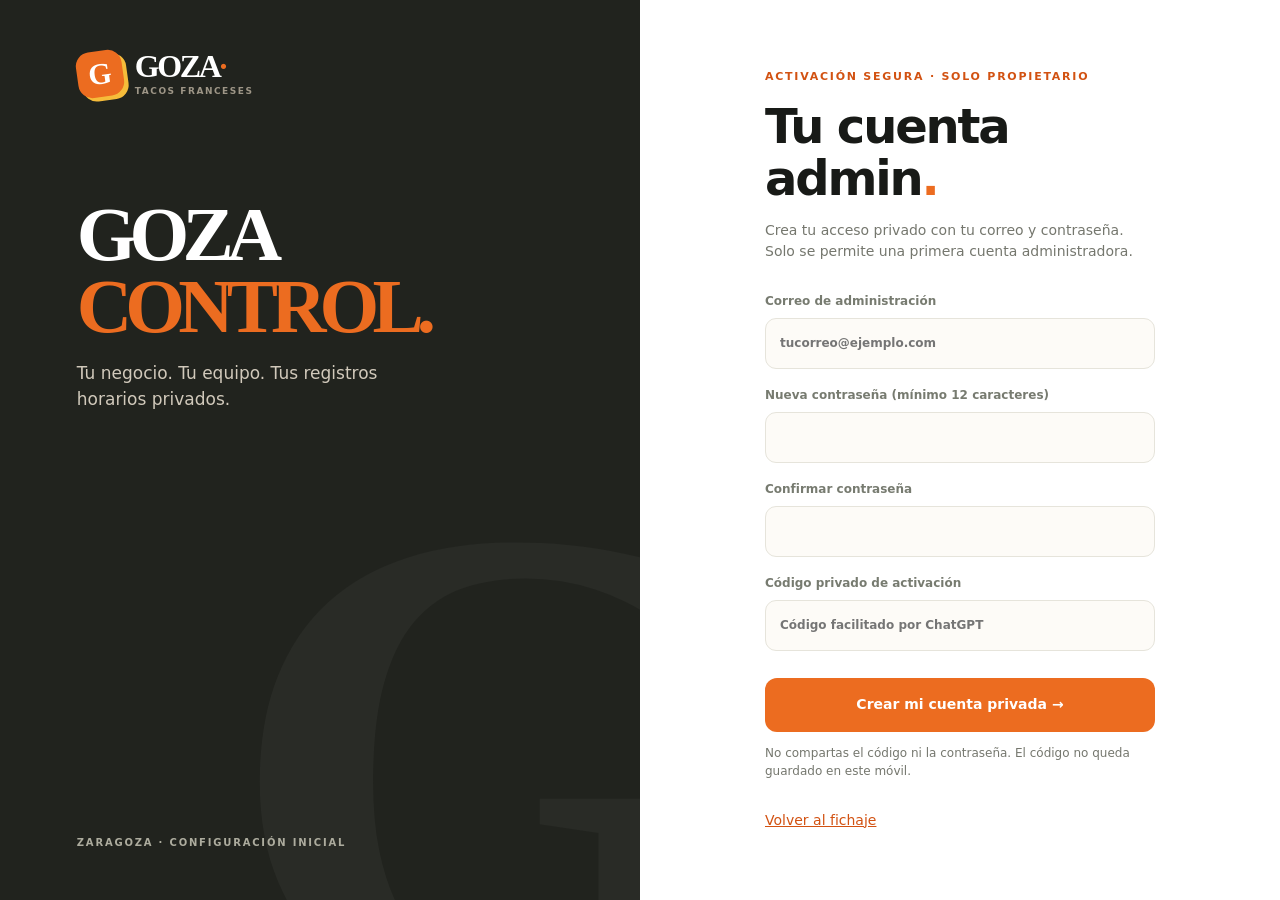
==== activate.html @ 99b9ea85 "Crear página independiente de activación privada GOZA" ====
<!doctype html><html lang="es"><head><meta charset="utf-8"><meta name="viewport" content="width=device-width,initial-scale=1"><meta name="theme-color" content="#ec6c20"><title>GOZA · Activar administrador</title><meta http-equiv="Content-Security-Policy" content="default-src 'self'; script-src 'self'; style-src 'self' https://fonts.googleapis.com; font-src 'self' https://fonts.gstatic.com; connect-src 'self' https://*.supabase.co; object-src 'none'; base-uri 'self'; form-action 'self'"><link rel="stylesheet" href="./styles.css"><link rel="icon" href="./favicon.svg" type="image/svg+xml"></head><body><div class="login-wrap"><div class="login-visual"><div><div class="brand"><span class="brand-icon">G</span><span class="brand-text"><b>GOZA<span>·</span></b><small>TACOS FRANCESES</small></span></div><div class="login-head">GOZA<br><em>CONTROL.</em></div><p>Tu negocio. Tu equipo. Tus registros horarios privados.</p></div><div class="login-foot">ZARAGOZA · CONFIGURACIÓN INICIAL</div></div><main class="login-side"><div class="login-form"><div class="eyebrow">ACTIVACIÓN SEGURA · SOLO PROPIETARIO</div><h1>Tu cuenta admin<span class="accent">.</span></h1><p>Crea tu acceso privado con tu correo y contraseña. Solo se permite una primera cuenta administradora.</p><form id="setupForm"><label>Correo de administración<input name="email" type="email" required autocomplete="email" placeholder="tucorreo@ejemplo.com"></label><label>Nueva contraseña (mínimo 12 caracteres)<input name="password" type="password" minlength="12" maxlength="128" required autocomplete="new-password"></label><label>Confirmar contraseña<input name="repeat" type="password" minlength="12" maxlength="128" required autocomplete="new-password"></label><label>Código privado de activación<input name="code" type="password" minlength="20" maxlength="120" required autocomplete="off" placeholder="Código facilitado por ChatGPT"></label><button type="submit" class="primary full">Crear mi cuenta privada →</button></form><p class="small-help">No compartas el código ni la contraseña. El código no queda guardado en este móvil.</p><div id="feedback" role="status" style="margin-top:18px"></div><a href="./">Volver al fichaje</a></div></main></div><script src="./config.js"></script><script src="./activate.js"></script></body></html>
---- styles.css ----
@import url('https://fonts.googleapis.com/css2?family=DM+Sans:wght@400;500;600;700;800&family=Outfit:wght@400;500;600;700;800;900&display=swap');
:root{--ink:#181a17;--ink2:#30302c;--muted:#75776e;--orange:#ec6c20;--darkorange:#d25212;--yellow:#f6bc3a;--paper:#faf8f2;--cream:#fff8e9;--white:#fff;--line:#e8e7dd;--green:#1f9257;--danger:#bd4c34}
*{box-sizing:border-box}html{background:var(--paper)}body{margin:0;font:14px/1.5 'DM Sans',system-ui,sans-serif;color:var(--ink)}button,input,textarea,select{font:inherit}button{cursor:pointer}button:disabled{opacity:.5;cursor:wait}button:focus-visible,input:focus-visible,textarea:focus-visible,select:focus-visible{outline:3px solid var(--yellow);outline-offset:2px}a{color:var(--darkorange)}h1,h2,h3{font-family:'Outfit',system-ui;margin:0;letter-spacing:-.045em}h1{font-size:clamp(32px,4.3vw,52px);line-height:1.08}h2{font-size:24px;line-height:1.2}h3{font-size:19px}p{color:var(--muted)}.accent{color:var(--orange)}.eyebrow{font-size:11px;letter-spacing:.16em;font-weight:850;color:var(--darkorange)}.cream{color:#ffcb73}.brand{display:flex;align-items:center;gap:12px;flex-shrink:0}.brand-icon{width:46px;height:46px;transform:rotate(-8deg);display:grid;place-items:center;background:var(--orange);border-radius:14px;box-shadow:4px 4px 0 var(--yellow);font:900 30px 'Outfit';color:#fff}.brand-text b{font:900 32px/1 'Outfit';display:block;letter-spacing:-.075em}.brand-text b span{color:var(--orange)}.brand-text small{font-size:9px;font-weight:900;color:#9e9687;letter-spacing:.17em;display:block;margin-top:3px}.top{background:#fff;border-bottom:1px solid var(--line)}.top-inner{max-width:1220px;margin:auto;padding:18px 25px;display:flex;justify-content:space-between;align-items:center;gap:10px}.top-right{display:flex;align-items:center;gap:14px}.profile{color:var(--muted);font-size:12px;font-weight:700}.admin-nav{background:#fff;border-bottom:1px solid var(--line)}.nav-in{max-width:1220px;margin:auto;display:flex;gap:7px;overflow:auto;padding:0 25px}.admin-nav button{padding:16px 15px;background:none;border:0;border-bottom:3px solid transparent;white-space:nowrap;font-size:13px;color:#717066;font-weight:800}.admin-nav button.active{color:var(--darkorange);border-color:var(--orange)}.container{max-width:1220px;margin:auto;padding:34px 25px 80px;min-height:calc(100vh - 190px)}.heading{display:flex;justify-content:space-between;align-items:center;gap:20px;margin-bottom:26px}.heading h1{margin:9px 0}.heading p{margin:0}.dateChip{border:1px solid var(--line);border-radius:50px;background:#fff;padding:12px 16px;font-size:12px;color:var(--muted);text-transform:capitalize;white-space:nowrap}.card{background:#fff;border:1px solid var(--line);border-radius:23px;padding:26px;margin-bottom:18px;box-shadow:0 4px 25px #27211506}.section-head{display:flex;justify-content:space-between;align-items:center;gap:15px;margin-bottom:18px}.section-head h2{font-size:23px}.hint{font-size:11px;color:#99988d}.counter{background:#ffeedc;color:var(--darkorange);font-weight:800;border-radius:100px;padding:7px 12px}.primary,.small-primary{background:var(--orange);color:#fff;border:none;border-radius:12px;font-weight:800;padding:14px 20px;transition:background .2s,transform .2s}.primary:hover,.small-primary:hover{background:var(--darkorange)}.small-primary{padding:11px 15px;font-size:12px}.light{background:#fff;border:1px solid #dedbd2;border-radius:11px;padding:10px 14px;color:#34342c;font-size:12px;font-weight:800}.light:hover{background:var(--cream)}.outline{border:1px solid #878476;background:transparent;color:#fff;border-radius:14px;padding:15px 22px;font-weight:850}.status{display:inline-flex;align-items:center;border-radius:50px;padding:6px 10px;font-weight:850;font-size:10px;white-space:nowrap;background:#eee;color:#888}.status.on{background:#e7f7ed;color:#22804d}.status.off{background:#f1f0e9;color:#888a7f}.table-scroll{overflow-x:auto}.table-scroll table{width:100%;border-collapse:collapse;min-width:700px}.table-scroll th{text-transform:uppercase;color:#9a998f;font-size:10px;letter-spacing:.08em;padding:12px;text-align:left;border-bottom:1px solid var(--line)}.table-scroll td{padding:13px 12px;border-bottom:1px solid #f0efe8;color:#5e6056;font-size:12px}.table-scroll td b{color:#24241f}.table-scroll tr:last-child td{border:0}.table-btn{background:#fffaef;border:1px solid #eee1ca;border-radius:9px;color:#754e22;font-size:11px;font-weight:800;padding:8px 10px;white-space:nowrap}.empty{text-align:center;padding:35px!important;color:#999b8f;font-size:13px}.person-row{display:flex;align-items:center;gap:13px;padding:15px 3px;border-bottom:1px solid #f1f0e9;flex-wrap:wrap}.person-row:last-child{border:0}.person-row>div{flex:1;min-width:120px}.person-row b,.person-row small{display:block}.person-row b{font-size:13px}.person-row small{font-size:11px;margin-top:4px;color:#98998d}.avatar{width:42px;height:42px;display:grid;place-items:center;flex-shrink:0;background:#fff0d9;border-radius:14px;font:850 18px 'Outfit';color:var(--darkorange)}.kpis{display:grid;grid-template-columns:repeat(3,1fr);gap:14px;margin-bottom:18px}.kpi{background:#fff;border:1px solid var(--line);border-radius:20px;padding:23px;position:relative}.kpi-icon{width:34px;height:34px;border-radius:10px;display:grid;place-items:center;background:#fff2e3;color:var(--darkorange);font-size:19px}.kpi small{display:block;font-weight:800;color:#8a8c7e;font-size:11px;margin-top:17px}.kpi strong{display:block;font:900 clamp(25px,3vw,38px) 'Outfit';letter-spacing:-.065em;margin:7px 0;white-space:nowrap}.kpi span{font-size:11px;color:#9a9a8d}.two-panel{display:grid;grid-template-columns:1fr 1fr;gap:18px}.admin-panels{align-items:start}.warning-row{background:#fff2df;border-left:3px solid var(--orange);border-radius:8px;padding:13px;margin:9px 0;color:#84511f;font-size:12px}.live-dot{color:#1f9257;font-size:11px;font-weight:800}.tip{padding:16px 20px;background:#fff2e3;border:1px solid #f5e1c8;color:#7c705e;border-radius:14px;font-size:12px;margin:17px 0;line-height:1.7}.message{position:fixed;bottom:20px;right:20px;z-index:50;padding:16px 19px;border-radius:14px;background:#214d36;box-shadow:0 15px 50px #0004;color:#fff;max-width:min(360px,calc(100% - 40px));font-weight:750}.message.bad{background:#9f3930}.message[hidden]{display:none}
.create-form{display:grid;grid-template-columns:1.5fr 1fr .8fr auto;align-items:end;gap:14px;margin-top:22px}.create-form label,.filters label,.login-form label{font-size:12px;color:#777b70;font-weight:800;display:block}.create-form input,.filters input,.filters select,.login-form input,textarea{display:block;width:100%;background:#fdfbf7;color:#25251f;border:1px solid #e6e4db;border-radius:11px;padding:13px 14px;margin-top:8px;min-width:0}textarea{min-height:80px;resize:vertical;margin-bottom:10px}.small-help{font-size:12px}.credentials{padding:22px;border-radius:19px;background:#283e30;color:#fff;margin-bottom:18px}.credentials p{color:#daefe0}.credentials b{color:#f8dc93}.credentials strong{color:#fff}.credentials p:last-child{font-size:11px}.team-row .status{margin-right:10px}.filters{display:flex;gap:12px;align-items:end;flex-wrap:wrap}.filters label{flex:1;min-width:150px}.filters .primary,.filters .light{height:45px}.results{border-top:1px solid var(--line);margin-top:20px;padding-top:17px;display:flex;gap:20px;flex-wrap:wrap;justify-content:space-between}.results span{color:#99998f;font-size:12px}.summary-grid{display:grid;grid-template-columns:repeat(3,1fr);gap:10px}.summary-item{background:#faf8f3;padding:16px;border-radius:13px}.summary-item small,.summary-item b,.summary-item span{display:block}.summary-item small{color:#838477;font-weight:800}.summary-item b{font:900 24px 'Outfit';margin:8px 0}.summary-item span{color:#aaa89e;font-size:11px}.incident-row{display:flex;gap:16px;align-items:center;border-bottom:1px solid var(--line);padding:19px 0}.incident-row:last-child{border:0}.incident-info{flex:1}.incident-info b,.incident-info small{display:block}.incident-info small{font-size:11px;color:#a2a294}.incident-info p{font-size:13px;margin:10px 0}.buttons{display:flex;gap:8px;flex-wrap:wrap}.account p{margin:13px 0}.small-text{font-size:12px}
.employee-hero{border-radius:28px;background:#242520;color:white;padding:40px;position:relative;overflow:hidden;margin-bottom:18px}.employee-hero:after{content:"G";font:900 380px 'Outfit';color:#ffffff08;position:absolute;right:-40px;top:-140px;pointer-events:none}.employee-hero>*{position:relative;z-index:1}.employee-hero h1{font-size:45px;margin:16px 0 0}.employee-hero p{color:#d3d1c5}.employee-hero>.live-clock{font:900 clamp(55px,9vw,95px)/1 'Outfit';letter-spacing:-.08em;margin:30px 0 5px}.todaydate{color:#b5b5a9;text-transform:capitalize}.hero-status{border:1px solid #68695d;border-radius:50px;padding:9px 15px;display:inline-block;margin:22px 0;color:#c6c6bc;font-size:12px;font-weight:800}.hero-status.working{color:#aef2c5;border-color:#295b38;background:#224333}.big-actions{display:flex;gap:12px;flex-wrap:wrap}.giant{min-height:65px;font-size:17px;padding:20px 28px}.employee-hero .started{font-size:12px;margin:14px 0 0}.two-panel .big-number{font:900 42px 'Outfit';margin:14px 0}.two-panel p{line-height:1.6}.small-text p{font-size:12px}
.login-wrap{display:grid;grid-template-columns:1fr 1fr;min-height:100vh;background:#fff}.login-visual{background:#21231e;color:#fff;display:flex;flex-direction:column;justify-content:space-between;padding:50px clamp(25px,6vw,100px);position:relative;overflow:hidden}.login-visual:after{content:"G";font:900 700px 'Outfit';position:absolute;color:#ffffff09;bottom:-220px;right:-130px;line-height:1}.login-visual>*{position:relative;z-index:1}.login-visual .brand-text b{color:#fff}.login-head{font:900 clamp(55px,6vw,92px)/.95 'Outfit';letter-spacing:-.09em;margin-top:100px}.login-head em{font-style:normal;color:var(--orange)}.login-visual p{color:#d1c9bb;max-width:370px;font-size:17px}.login-foot{font-weight:900;letter-spacing:.18em;color:#adac9e;font-size:10px}.login-side{display:grid;place-items:center;padding:40px 24px}.login-form{max-width:390px;width:100%}.login-form h1{margin:15px 0;font-size:48px}.login-form p{margin-bottom:30px}.segment{display:grid;grid-template-columns:1fr 1fr;background:#f5f4ee;padding:5px;border-radius:12px;margin:0 0 26px}.segment button{border:0;background:transparent;font-weight:850;padding:13px 3px;color:#86877e}.segment .selected{background:#fff;color:#35352e;border-radius:9px;box-shadow:0 1px 5px #00000013}.login-form label{display:block;margin-bottom:17px}.login-form input{min-height:51px}.full{width:100%;min-height:54px;margin-top:10px}.login-help{margin-top:23px;font-size:12px;color:#929188;line-height:1.8}.splash{max-width:540px;background:#fff;padding:40px;border-radius:20px;margin:20vh auto;text-align:center}.splash h1{font-size:34px;margin:20px 0}footer{padding:22px max(25px,calc((100vw - 1170px)/2));border-top:1px solid var(--line);color:#999b91;font-size:11px}
@media(max-width:950px){.create-form{grid-template-columns:1fr 1fr}.create-form button{grid-column:1/-1}.kpis{grid-template-columns:repeat(2,1fr)}.two-panel{grid-template-columns:1fr}.login-wrap{grid-template-columns:.7fr 1fr}.login-visual{padding:30px}.login-head{font-size:50px}}@media(max-width:640px){.top-inner{padding:12px 15px}.brand-icon{width:40px;height:40px;font-size:27px}.brand-text b{font-size:28px}.brand-text small{font-size:8px}.profile{display:none}.nav-in{padding:0 10px}.admin-nav button{font-size:12px;padding:13px 10px}.container{padding:22px 13px 50px}.heading{display:block}.heading h1{font-size:38px}.heading .dateChip{display:inline-block;margin-top:15px;font-size:11px}.kpis{gap:9px}.kpi{padding:17px}.kpi strong{font-size:27px}.kpi span{font-size:10px}.kpi small{font-size:10px}.card{padding:18px;border-radius:18px}.section-head h2{font-size:20px}.create-form{grid-template-columns:1fr}.summary-grid{grid-template-columns:1fr 1fr}.employee-hero{padding:28px 20px;border-radius:20px}.employee-hero h1{font-size:37px}.employee-hero>.live-clock{font-size:57px}.giant{width:100%;min-height:66px}.team-row{gap:9px}.team-row>div{flex-basis:calc(100% - 65px)}.incident-row{display:block}.buttons{margin-top:12px}.login-wrap{display:block;min-height:100vh}.login-visual{padding:16px;background:#fff;color:var(--ink)}.login-visual .brand-text b{color:var(--ink)}.login-head,.login-visual p,.login-foot{display:none}.login-side{padding:25px 20px 50px;display:block}.login-form{margin:30px auto}.login-form h1{font-size:43px}}
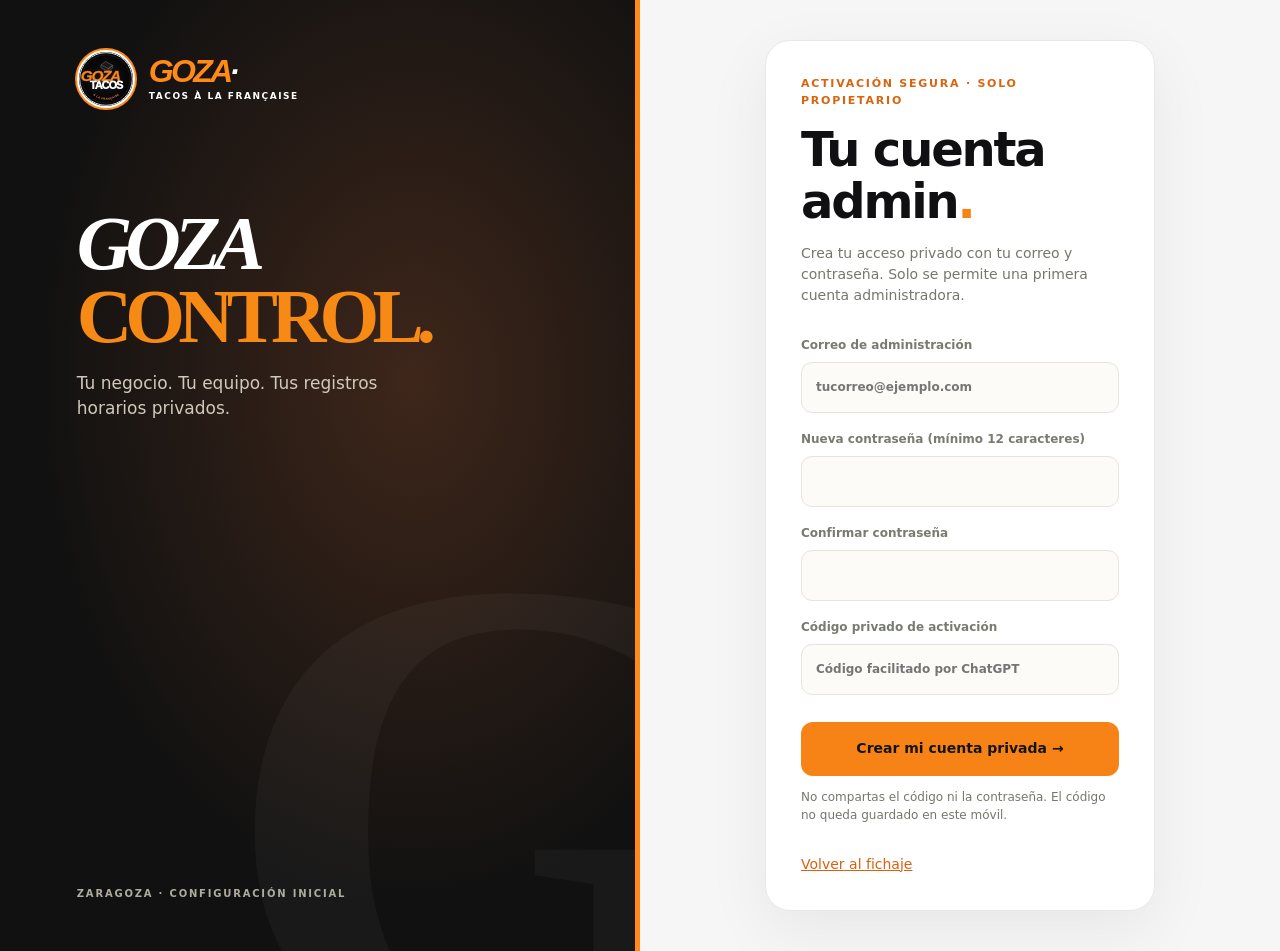
==== commit c4a385a0: "Update admin activation with GOZA restaurant branding" ====
--- a/activate.html
+++ b/activate.html
@@ -1 +1 @@
-<!doctype html><html lang="es"><head><meta charset="utf-8"><meta name="viewport" content="width=device-width,initial-scale=1"><meta name="theme-color" content="#ec6c20"><title>GOZA · Activar administrador</title><meta http-equiv="Content-Security-Policy" content="default-src 'self'; script-src 'self'; style-src 'self' https://fonts.googleapis.com; font-src 'self' https://fonts.gstatic.com; connect-src 'self' https://*.supabase.co; object-src 'none'; base-uri 'self'; form-action 'self'"><link rel="stylesheet" href="./styles.css"><link rel="icon" href="./favicon.svg" type="image/svg+xml"></head><body><div class="login-wrap"><div class="login-visual"><div><div class="brand"><span class="brand-icon">G</span><span class="brand-text"><b>GOZA<span>·</span></b><small>TACOS FRANCESES</small></span></div><div class="login-head">GOZA<br><em>CONTROL.</em></div><p>Tu negocio. Tu equipo. Tus registros horarios privados.</p></div><div class="login-foot">ZARAGOZA · CONFIGURACIÓN INICIAL</div></div><main class="login-side"><div class="login-form"><div class="eyebrow">ACTIVACIÓN SEGURA · SOLO PROPIETARIO</div><h1>Tu cuenta admin<span class="accent">.</span></h1><p>Crea tu acceso privado con tu correo y contraseña. Solo se permite una primera cuenta administradora.</p><form id="setupForm"><label>Correo de administración<input name="email" type="email" required autocomplete="email" placeholder="tucorreo@ejemplo.com"></label><label>Nueva contraseña (mínimo 12 caracteres)<input name="password" type="password" minlength="12" maxlength="128" required autocomplete="new-password"></label><label>Confirmar contraseña<input name="repeat" type="password" minlength="12" maxlength="128" required autocomplete="new-password"></label><label>Código privado de activación<input name="code" type="password" minlength="20" maxlength="120" required autocomplete="off" placeholder="Código facilitado por ChatGPT"></label><button type="submit" class="primary full">Crear mi cuenta privada →</button></form><p class="small-help">No compartas el código ni la contraseña. El código no queda guardado en este móvil.</p><div id="feedback" role="status" style="margin-top:18px"></div><a href="./">Volver al fichaje</a></div></main></div><script src="./config.js"></script><script src="./activate.js"></script></body></html>+<!doctype html><html lang="es"><head><meta charset="utf-8"><meta name="viewport" content="width=device-width,initial-scale=1"><meta name="theme-color" content="#ec6c20"><title>GOZA · Activar administrador</title><meta http-equiv="Content-Security-Policy" content="default-src 'self'; script-src 'self'; style-src 'self' https://fonts.googleapis.com; font-src 'self' https://fonts.gstatic.com; connect-src 'self' https://*.supabase.co; object-src 'none'; base-uri 'self'; form-action 'self'"><link rel="stylesheet" href="./styles.css"><link rel="stylesheet" href="./goza-brand.css"><link rel="icon" href="./favicon.svg" type="image/svg+xml"></head><body><div class="login-wrap"><div class="login-visual"><div><div class="brand"><img src="./goza-mark.svg" alt="GOZA TACOS" class="goza-logo-img"><span class="brand-text"><b>GOZA<span>·</span></b><small>TACOS À LA FRANÇAISE</small></span></div><div class="login-head">GOZA<br><em>CONTROL.</em></div><p>Tu negocio. Tu equipo. Tus registros horarios privados.</p></div><div class="login-foot">ZARAGOZA · CONFIGURACIÓN INICIAL</div></div><main class="login-side"><div class="login-form"><div class="eyebrow">ACTIVACIÓN SEGURA · SOLO PROPIETARIO</div><h1>Tu cuenta admin<span class="accent">.</span></h1><p>Crea tu acceso privado con tu correo y contraseña. Solo se permite una primera cuenta administradora.</p><form id="setupForm"><label>Correo de administración<input name="email" type="email" required autocomplete="email" placeholder="tucorreo@ejemplo.com"></label><label>Nueva contraseña (mínimo 12 caracteres)<input name="password" type="password" minlength="12" maxlength="128" required autocomplete="new-password"></label><label>Confirmar contraseña<input name="repeat" type="password" minlength="12" maxlength="128" required autocomplete="new-password"></label><label>Código privado de activación<input name="code" type="password" minlength="20" maxlength="120" required autocomplete="off" placeholder="Código facilitado por ChatGPT"></label><button type="submit" class="primary full">Crear mi cuenta privada →</button></form><p class="small-help">No compartas el código ni la contraseña. El código no queda guardado en este móvil.</p><div id="feedback" role="status" style="margin-top:18px"></div><a href="./">Volver al fichaje</a></div></main></div><script src="./config.js"></script><script src="./activate.js"></script></body></html>
--- a/goza-brand.css
+++ b/goza-brand.css
@@ -0,0 +1,87 @@
+/* GOZA TACOS · branding based on the supplied Instagram logo.
+   Black / orange / white; bold circular emblem. */
+:root{--ink:#101012;--ink2:#232326;--orange:#ff8a18;--darkorange:#db600d;--yellow:#ffa31c;--paper:#f6f6f7;--cream:#fff8ef;--line:#e8e6e4;--green:#149563}
+body{background:var(--paper)}
+.top{background:#101012;border-bottom:3px solid #ff8814}
+.top-inner{min-height:84px}
+.goza-logo-img{width:58px;height:58px;border-radius:50%;object-fit:cover;background:#080808;border:2px solid #fff;box-shadow:0 0 0 2px #ff8a18}
+.brand{gap:14px}
+.brand-text b{font-style:italic;color:#ff8a18;font-family:'Outfit',Arial,sans-serif;font-size:32px;font-weight:900;letter-spacing:-.085em;text-shadow:none}
+.brand-text b span{color:#fff}
+.brand-text small{color:#fff;font-size:9px;letter-spacing:.17em}
+.top .profile{color:#e5e5e5}
+.top .light{color:#fff;border-color:#3b3b3b;background:#222}
+.admin-nav{background:#161618}
+.admin-nav button{color:#c3c0ba}
+.admin-nav button.active{background:#29221d;color:#ffab51;border-color:var(--orange)}
+.admin-nav button:hover{background:#242426;color:#ffbc75}
+.card{border:1px solid #e5e3e1;box-shadow:0 8px 27px #1812100a}
+.heading .eyebrow,.eyebrow{color:#da630e}
+.heading h1{color:#121212}
+.primary,.small-primary{background:#f78316;color:#141414;font-weight:900}
+.primary:hover,.small-primary:hover{background:#ffa12b}
+.kpi{border-top:4px solid #f8871b}
+.kpi-icon{color:#e86f11;background:#fff1e3}
+.counter,.goza-legal{background:#fff0dc;color:#a84705;border-radius:100px;padding:7px 12px;font-size:10px;font-weight:900;white-space:nowrap}
+.employee-hero{background:radial-gradient(circle at 92% 0%,#623413 0,#27201a 35%,#0c0c0d 100%);border:2px solid #ff8a18;box-shadow:0 14px 50px #29160824}
+.employee-hero:after{content:"GOZA";font-size:200px;right:-50px;top:-30px;transform:rotate(-14deg);font-style:italic;opacity:.065}
+.employee-hero .eyebrow{color:#ffa843}
+.employee-hero .primary.giant{background:#f88a1d;color:#0e0e0e;border:2px solid #ffaf4c;box-shadow:0 6px 0 #bd4e08}
+.employee-hero .primary.giant:hover{background:#ffa93d}
+.employee-hero .outline.giant{border-color:#ff8a18;background:#161616;color:#fff}
+.employee-hero .live-clock{color:#fff}
+.login-wrap{background:#fff}
+.login-visual{background:radial-gradient(ellipse at 65% 40%,#3e261a,#111 65%);border-right:5px solid #ff8a18}
+.login-visual .brand-text b{color:#ff8a18}
+.login-visual .brand-text small{color:#fff}
+.login-head{font-style:italic}
+.login-head em{color:#f78a14}
+.login-side{background:#f6f6f7}
+.login-form{background:#fff;border:1px solid #e8e8e8;border-radius:25px;padding:35px;box-shadow:0 20px 65px #0c0c0c10}
+.login-form h1 .accent{color:#f78316}
+.segment{background:#eee}
+.segment .selected{background:#171717;color:#ffa944}
+.att-week-title{background:#171717;color:#fff}
+.att-shift{border-top:3px solid #f58419}
+.att-calendar-head .eyebrow{color:#c85a0c}
+.att-alert-item,.warning-row{border-left:4px solid #f18415}
+.att-badge.att-late,.att-badge.att-early,.att-badge.att-absent,.att-badge.att-missing{background:#ffe4df;color:#a53222}
+.att-badge.att-approved,.att-badge.att-justified,.att-badge.att-done{background:#e1f6e8;color:#167744}
+.att-badge.att-extra{background:#fff0d3;color:#a55b10}
+.attendance-card .card{border-radius:18px}
+.goza-help{font-size:13px;color:#777;line-height:1.6}
+.goza-manual-form{display:grid;grid-template-columns:1fr 1fr;gap:13px;align-items:end}
+.goza-manual-form label{font-size:12px;font-weight:800;color:#515050;display:block}
+.goza-manual-form :is(input,select,textarea),.goza-audit-toolbar select{width:100%;display:block;background:#f9f9f9;border:1px solid #ddd;border-radius:12px;margin-top:7px;padding:12px 13px;min-width:0;color:#1a1a1a}
+.goza-manual-form textarea{min-height:85px;resize:vertical}
+.goza-span2{grid-column:1/-1}
+.goza-manual-form button{justify-self:start;grid-column:1/-1}
+.goza-manual-card{border-left:5px solid #f78718}
+.goza-role-row{display:flex;align-items:center;flex-wrap:wrap;gap:12px;padding:14px 0;border-bottom:1px solid #eaeaea}
+.goza-role-row>div{flex:1}
+.goza-role-row b,.goza-role-row small{display:block}
+.goza-role-row small{color:#8b8b8b;font-size:11px;margin-top:3px}
+.goza-modal-shell{position:fixed;z-index:1000;inset:0;display:grid;place-items:center;padding:14px}
+.goza-modal-mask{position:absolute;inset:0;background:#000b}
+.goza-dialog{position:relative;z-index:1;background:#fff;padding:28px;border-radius:23px;max-width:600px;width:100%;max-height:90vh;overflow:auto;box-shadow:0 30px 90px #0005}
+.goza-audit-toolbar{display:flex;justify-content:space-between;gap:15px;align-items:end;margin-bottom:22px;flex-wrap:wrap}
+.goza-audit-toolbar label{font-size:12px;font-weight:800;flex:1;min-width:200px}
+.goza-audit-data{font-size:11px;max-width:330px;white-space:pre-wrap;overflow-wrap:anywhere;background:#f5f5f5;border-radius:7px;padding:10px}
+.goza-legal{font-size:10px}
+.goza-team-tags{display:flex;gap:6px;align-items:center}
+.goza-supervisor-note{font-size:11px;color:#666}
+.goza-hero-logo{width:115px;height:115px;display:block;margin:8px 0 12px;border:3px solid #ff8814;border-radius:50%}
+@media(max-width:640px){
+ .goza-logo-img{width:44px;height:44px}
+ .top-inner{min-height:70px}
+ .brand-text b{font-size:26px}
+ .brand-text small{font-size:7px}
+ .login-form{border:0;padding:10px;box-shadow:none}
+ .goza-manual-form{grid-template-columns:1fr}
+ .goza-span2{grid-column:1}
+ .goza-manual-form button{grid-column:1;width:100%}
+ .goza-dialog{padding:19px}
+ .top .brand-text small{letter-spacing:.1em}
+ .admin-nav button{font-size:11px}
+ .employee-hero .goza-hero-logo{width:85px;height:85px}
+}
